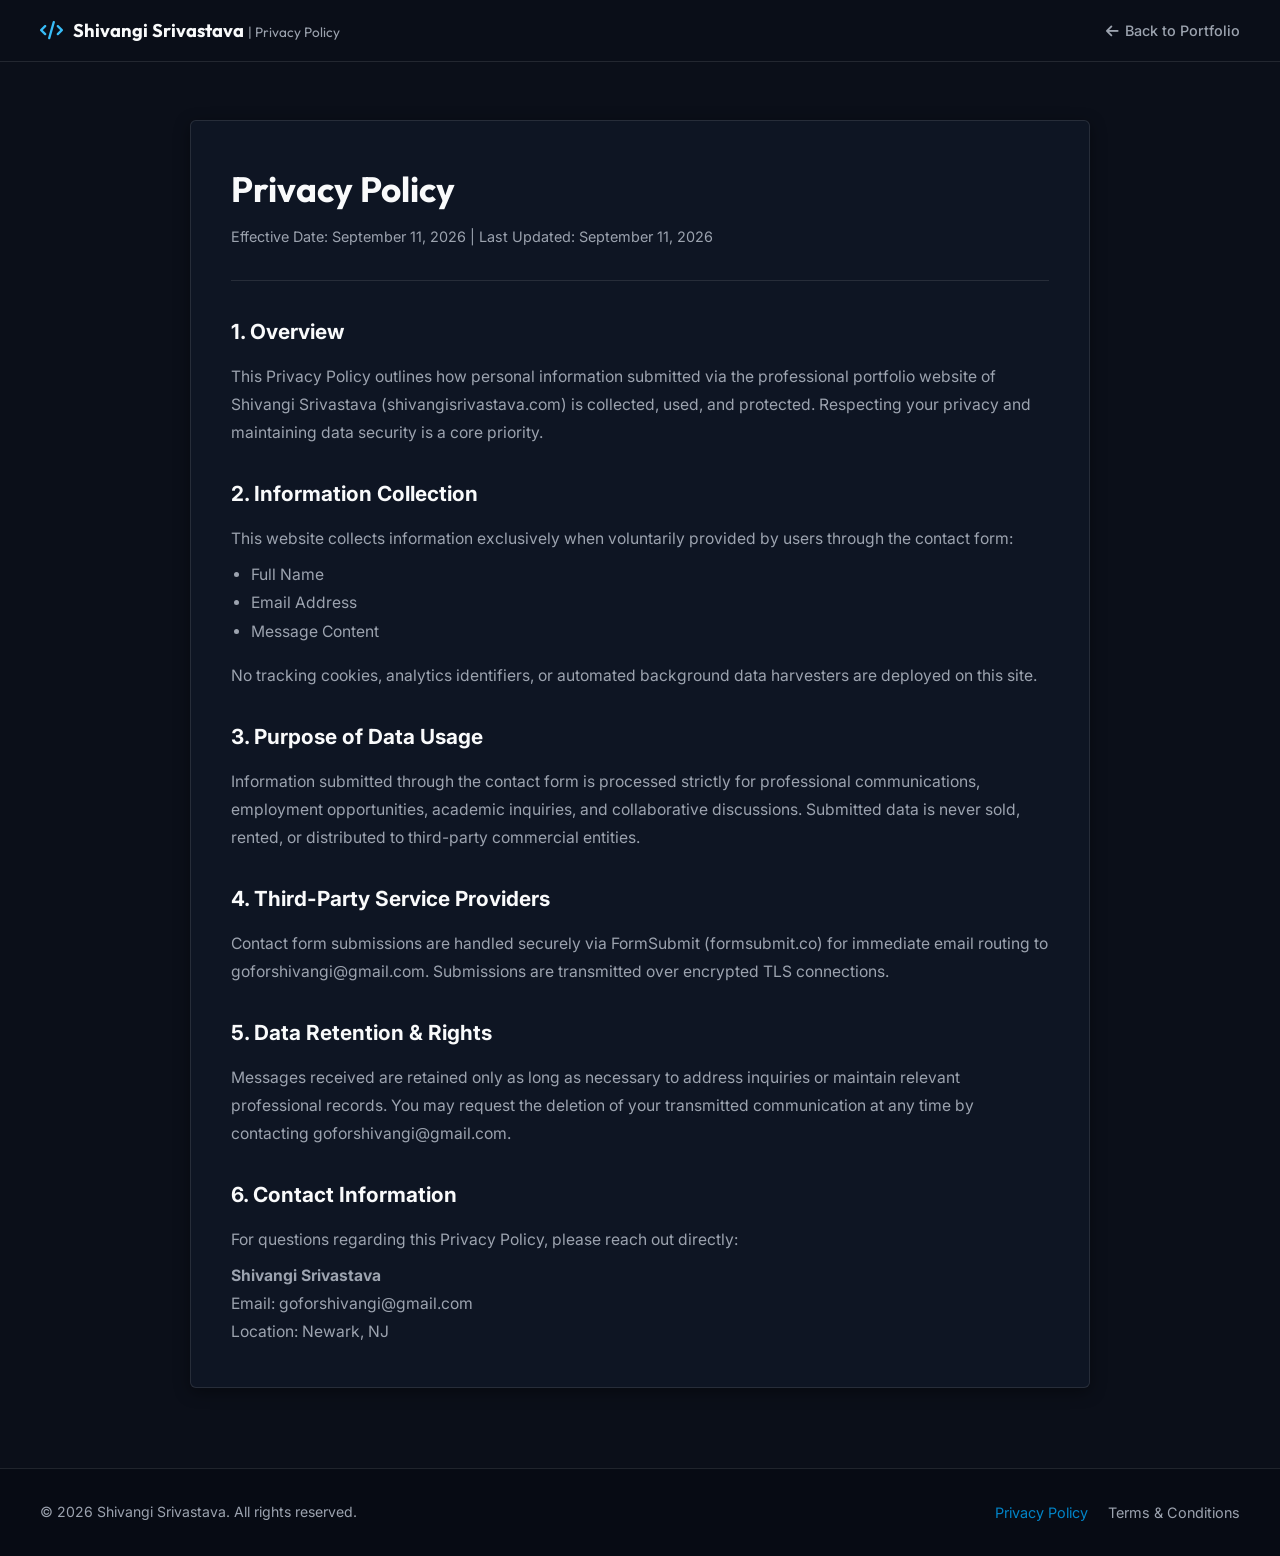
==== privacy-policy.html @ 0a5100f5 "Refactor portfolio: connect custom domain, add favicon, privacy policy, terms and conditions, remove" ====
<!DOCTYPE html>
<html lang="en">
<head>
  <meta charset="UTF-8" />
  <meta name="viewport" content="width=device-width, initial-scale=1.0" />
  <meta name="description" content="Privacy Policy - Shivangi Srivastava Portfolio" />
  <title>Privacy Policy - Shivangi Srivastava</title>
  <link rel="canonical" href="https://shivangisrivastava.com/privacy-policy.html" />
  <link rel="icon" type="image/svg+xml" href="favicon.svg" />
  <!-- Google Fonts -->
  <link rel="preconnect" href="https://fonts.googleapis.com">
  <link rel="preconnect" href="https://fonts.gstatic.com" crossorigin>
  <link href="https://fonts.googleapis.com/css2?family=Inter:wght@300;400;500;600;700&family=Outfit:wght@400;500;600;700&family=Fira+Code:wght@400;500&display=swap" rel="stylesheet">
  <!-- FontAwesome Icons -->
  <link rel="stylesheet" href="https://cdnjs.cloudflare.com/ajax/libs/font-awesome/6.4.0/css/all.min.css" />
  <link rel="stylesheet" href="style.css?v=5.0" />
</head>
<body>
  <!-- Header -->
  <header class="navbar" id="navbar">
    <div class="nav-container">
      <a href="index.html" class="nav-logo">
        <span class="logo-icon"><i class="fa-solid fa-code"></i></span>
        <span class="logo-text">Shivangi Srivastava <span class="logo-sub">| Privacy Policy</span></span>
      </a>
      <nav class="nav-links">
        <a href="index.html" class="nav-link"><i class="fa-solid fa-arrow-left"></i> Back to Portfolio</a>
      </nav>
    </div>
  </header>

  <main style="padding-top: 120px; padding-bottom: 80px;">
    <div class="section-container" style="max-width: 900px;">
      <div class="glass-card" style="padding: 40px;">
        <h1 style="font-family: var(--font-heading); font-size: 2.2rem; margin-bottom: 8px; color: var(--text-main);">Privacy Policy</h1>
        <p style="color: var(--text-muted); font-size: 0.9rem; margin-bottom: 32px;">Effective Date: September 11, 2026 | Last Updated: September 11, 2026</p>

        <hr style="border: none; border-top: 1px solid var(--border-glass); margin-bottom: 32px;">

        <div style="color: var(--text-muted); line-height: 1.8; font-size: 0.98rem;">
          <h2 style="color: var(--text-main); font-size: 1.3rem; margin-top: 24px; margin-bottom: 12px;">1. Overview</h2>
          <p>This Privacy Policy outlines how personal information submitted via the professional portfolio website of Shivangi Srivastava (shivangisrivastava.com) is collected, used, and protected. Respecting your privacy and maintaining data security is a core priority.</p>

          <h2 style="color: var(--text-main); font-size: 1.3rem; margin-top: 28px; margin-bottom: 12px;">2. Information Collection</h2>
          <p>This website collects information exclusively when voluntarily provided by users through the contact form:</p>
          <ul style="padding-left: 20px; margin-top: 8px; margin-bottom: 16px;">
            <li>Full Name</li>
            <li>Email Address</li>
            <li>Message Content</li>
          </ul>
          <p>No tracking cookies, analytics identifiers, or automated background data harvesters are deployed on this site.</p>

          <h2 style="color: var(--text-main); font-size: 1.3rem; margin-top: 28px; margin-bottom: 12px;">3. Purpose of Data Usage</h2>
          <p>Information submitted through the contact form is processed strictly for professional communications, employment opportunities, academic inquiries, and collaborative discussions. Submitted data is never sold, rented, or distributed to third-party commercial entities.</p>

          <h2 style="color: var(--text-main); font-size: 1.3rem; margin-top: 28px; margin-bottom: 12px;">4. Third-Party Service Providers</h2>
          <p>Contact form submissions are handled securely via FormSubmit (formsubmit.co) for immediate email routing to goforshivangi@gmail.com. Submissions are transmitted over encrypted TLS connections.</p>

          <h2 style="color: var(--text-main); font-size: 1.3rem; margin-top: 28px; margin-bottom: 12px;">5. Data Retention & Rights</h2>
          <p>Messages received are retained only as long as necessary to address inquiries or maintain relevant professional records. You may request the deletion of your transmitted communication at any time by contacting goforshivangi@gmail.com.</p>

          <h2 style="color: var(--text-main); font-size: 1.3rem; margin-top: 28px; margin-bottom: 12px;">6. Contact Information</h2>
          <p>For questions regarding this Privacy Policy, please reach out directly:</p>
          <p style="margin-top: 8px;"><strong>Shivangi Srivastava</strong><br>Email: goforshivangi@gmail.com<br>Location: Newark, NJ</p>
        </div>
      </div>
    </div>
  </main>

  <footer class="footer">
    <div class="footer-container" style="display: flex; justify-content: space-between; align-items: center; flex-wrap: wrap; gap: 16px;">
      <p>&copy; 2026 Shivangi Srivastava. All rights reserved.</p>
      <div style="display: flex; gap: 20px; font-size: 0.9rem;">
        <a href="privacy-policy.html" style="color: var(--accent-cyan);">Privacy Policy</a>
        <a href="terms-and-conditions.html" style="color: var(--text-muted);">Terms & Conditions</a>
      </div>
    </div>
  </footer>
</body>
</html>
---- style.css ----
/* ==========================================================================
   Shivangi Srivastava - AI Portfolio Design System & Stylesheet
   ========================================================================== */

/* --- CSS Variables & Design System Tokens --- */
:root {
  --bg-dark: #0b0f19;
  --bg-surface: #111827;
  --bg-card: rgba(17, 24, 39, 0.75);
  --bg-card-hover: rgba(31, 41, 55, 0.9);

  --text-main: #f9fafb;
  --text-muted: #9ca3af;
  --text-dim: #6b7280;

  --accent-blue: #2563eb;
  --accent-cyan: #0284c7;
  --accent-light-blue: #38bdf8;
  --accent-slate: #475569;

  --gradient-main: linear-gradient(135deg, #0284c7 0%, #2563eb 100%);
  --gradient-accent: linear-gradient(135deg, #38bdf8 0%, #0284c7 100%);
  --gradient-card: linear-gradient(135deg, rgba(255,255,255,0.04) 0%, rgba(255,255,255,0.01) 100%);

  --border-glass: rgba(255, 255, 255, 0.1);
  --border-focus: rgba(2, 132, 199, 0.5);

  --font-heading: 'Outfit', -apple-system, sans-serif;
  --font-body: 'Inter', -apple-system, sans-serif;
  --font-code: 'Fira Code', monospace;

  --radius-sm: 4px;
  --radius-md: 6px;
  --radius-lg: 10px;
  --radius-full: 6px; /* Strict rectangular/slightly rounded styling - no pill shapes */

  --shadow-sm: 0 4px 16px rgba(0, 0, 0, 0.4);
  --shadow-subtle: 0 2px 10px rgba(0, 0, 0, 0.2);

  --transition: all 0.2s ease-in-out;
}

/* --- Base & Reset --- */
*, *::before, *::after {
  box-sizing: border-box;
  margin: 0;
  padding: 0;
}

html {
  scroll-behavior: smooth;
  font-size: 16px;
}

body {
  background-color: var(--bg-dark);
  color: var(--text-main);
  font-family: var(--font-body);
  line-height: 1.6;
  overflow-x: hidden;
  position: relative;
}

a {
  color: inherit;
  text-decoration: none;
  transition: var(--transition);
}

button, input, textarea {
  font-family: inherit;
  font-size: inherit;
}

/* --- Utility Classes --- */
.gradient-text {
  color: #38bdf8;
  display: inline-block;
}

.glass-card {
  background: var(--bg-card);
  border: 1px solid var(--border-glass);
  border-radius: var(--radius-md);
  box-shadow: var(--shadow-sm);
  transition: var(--transition);
}

.glass-card:hover {
  background: var(--bg-card-hover);
  border-color: rgba(56, 189, 248, 0.3);
}

/* --- Section Formatting --- */
.section {
  padding: 80px 24px;
  position: relative;
}

.section-container {
  max-width: 1200px;
  margin: 0 auto;
}

.section-header {
  margin-bottom: 48px;
}

.text-center {
  text-align: center;
}

.section-badge {
  display: inline-block;
  font-family: var(--font-code);
  font-size: 0.8rem;
  font-weight: 600;
  letter-spacing: 1px;
  color: var(--accent-light-blue);
  background: rgba(2, 132, 199, 0.15);
  padding: 4px 12px;
  border-radius: var(--radius-sm);
  border: 1px solid rgba(2, 132, 199, 0.3);
  margin-bottom: 12px;
  text-transform: uppercase;
}

.section-title {
  font-family: var(--font-heading);
  font-size: 2.2rem;
  font-weight: 700;
  color: var(--text-main);
  margin-bottom: 12px;
  letter-spacing: -0.5px;
}

.section-subtitle {
  color: var(--text-muted);
  font-size: 1.05rem;
  max-width: 650px;
  margin: 0 auto;
}

/* --- Navigation Header --- */
.navbar {
  position: fixed;
  top: 0;
  left: 0;
  width: 100%;
  z-index: 1000;
  padding: 16px 24px;
  transition: var(--transition);
  background: rgba(11, 15, 25, 0.95);
  border-bottom: 1px solid var(--border-glass);
}

.nav-container {
  max-width: 1200px;
  margin: 0 auto;
  display: flex;
  justify-content: space-between;
  align-items: center;
}

.nav-logo {
  display: flex;
  align-items: center;
  gap: 10px;
  font-family: var(--font-heading);
  font-weight: 700;
  font-size: 1.15rem;
  color: var(--text-main);
}

.logo-icon {
  color: var(--accent-light-blue);
}

.logo-sub {
  font-size: 0.85rem;
  font-weight: 400;
  color: var(--text-muted);
}

.nav-links {
  display: flex;
  gap: 28px;
  align-items: center;
}

.nav-link {
  font-size: 0.9rem;
  font-weight: 500;
  color: var(--text-muted);
  display: flex;
  align-items: center;
  gap: 6px;
}

.nav-link:hover, .nav-link.active {
  color: var(--accent-light-blue);
}

.nav-actions {
  display: flex;
  align-items: center;
  gap: 12px;
}

.menu-toggle {
  display: none;
  background: none;
  border: none;
  color: var(--text-main);
  font-size: 1.4rem;
  cursor: pointer;
}

/* --- Buttons --- */
.btn {
  display: inline-flex;
  align-items: center;
  justify-content: center;
  gap: 8px;
  padding: 10px 20px;
  font-size: 0.9rem;
  font-weight: 600;
  border-radius: var(--radius-sm);
  cursor: pointer;
  transition: var(--transition);
  border: 1px solid transparent;
  white-space: nowrap;
}

.btn-primary {
  background: var(--accent-blue);
  color: #ffffff;
  border-color: var(--accent-blue);
}

.btn-primary:hover {
  background: #1d4ed8;
  border-color: #1d4ed8;
}

.btn-secondary {
  background: rgba(255, 255, 255, 0.08);
  color: var(--text-main);
  border-color: var(--border-glass);
}

.btn-secondary:hover {
  background: rgba(255, 255, 255, 0.15);
  color: #ffffff;
}

.btn-outline {
  background: transparent;
  color: var(--accent-light-blue);
  border-color: rgba(56, 189, 248, 0.4);
}

.btn-outline:hover {
  background: rgba(56, 189, 248, 0.1);
  border-color: var(--accent-light-blue);
}

.btn-small {
  padding: 6px 12px;
  font-size: 0.82rem;
}

.btn-full {
  width: 100%;
}

.btn-icon {
  padding: 8px 12px;
  background: rgba(255, 255, 255, 0.05);
  border: 1px solid var(--border-glass);
  color: var(--text-muted);
  border-radius: var(--radius-sm);
}

.btn-icon:hover {
  color: var(--text-main);
  border-color: var(--accent-light-blue);
}

/* --- Hero Section --- */
.hero-section {
  padding-top: 130px;
  padding-bottom: 80px;
}

.hero-container {
  max-width: 1200px;
  margin: 0 auto;
  display: grid;
  grid-template-columns: 1.2fr 0.8fr;
  gap: 40px;
  align-items: center;
}

.badge-status {
  display: inline-flex;
  align-items: center;
  gap: 8px;
  font-family: var(--font-code);
  font-size: 0.82rem;
  color: var(--accent-light-blue);
  background: rgba(2, 132, 199, 0.12);
  padding: 6px 14px;
  border-radius: var(--radius-sm);
  border: 1px solid rgba(2, 132, 199, 0.3);
  margin-bottom: 20px;
}

.hero-title {
  font-family: var(--font-heading);
  font-size: 3.2rem;
  font-weight: 800;
  line-height: 1.15;
  margin-bottom: 12px;
  letter-spacing: -1px;
}

.hero-subtitle {
  font-size: 1.4rem;
  font-weight: 600;
  color: var(--accent-light-blue);
  margin-bottom: 20px;
}

.hero-description {
  color: var(--text-muted);
  font-size: 1.05rem;
  line-height: 1.7;
  margin-bottom: 32px;
  max-width: 620px;
}

.hero-stats {
  display: grid;
  grid-template-columns: repeat(4, 1fr);
  gap: 16px;
  margin-bottom: 32px;
}

.stat-card {
  background: rgba(17, 24, 39, 0.6);
  border: 1px solid var(--border-glass);
  padding: 16px;
  border-radius: var(--radius-sm);
  text-align: center;
}

.stat-number {
  display: block;
  font-family: var(--font-heading);
  font-size: 1.8rem;
  font-weight: 700;
  color: var(--text-main);
}

.stat-small {
  font-size: 1.1rem;
  color: var(--text-muted);
}

.stat-label {
  display: block;
  font-size: 0.78rem;
  color: var(--text-muted);
  margin-top: 4px;
  text-transform: uppercase;
  letter-spacing: 0.5px;
}

.hero-cta {
  display: flex;
  gap: 14px;
  align-items: center;
  margin-bottom: 28px;
}

.hero-socials {
  display: flex;
  gap: 20px;
  align-items: center;
}

.social-link {
  font-size: 0.88rem;
  color: var(--text-muted);
  display: flex;
  align-items: center;
  gap: 6px;
}

.social-link:hover {
  color: var(--accent-light-blue);
}

/* --- Terminal Card --- */
.ai-avatar-card {
  border: 1px solid var(--border-glass);
  overflow: hidden;
  border-radius: var(--radius-md);
  background: #0f172a;
}

.avatar-header {
  background: #1e293b;
  padding: 12px 16px;
  display: flex;
  justify-content: space-between;
  align-items: center;
  border-bottom: 1px solid rgba(255, 255, 255, 0.05);
}

.terminal-dots {
  display: flex;
  gap: 6px;
}

.terminal-dots .dot {
  width: 10px;
  height: 10px;
  border-radius: 50%;
}

.dot.red { background: #ef4444; }
.dot.yellow { background: #f59e0b; }
.dot.green { background: #10b981; }

.terminal-tabs {
  display: flex;
  gap: 4px;
}

.term-tab {
  background: none;
  border: none;
  color: var(--text-muted);
  font-family: var(--font-code);
  font-size: 0.78rem;
  padding: 4px 10px;
  border-radius: var(--radius-sm);
  cursor: pointer;
}

.term-tab.active {
  background: #0f172a;
  color: var(--accent-light-blue);
}

.avatar-body {
  padding: 20px;
  font-family: var(--font-code);
  font-size: 0.85rem;
  line-height: 1.6;
  color: #e2e8f0;
  min-height: 240px;
}

.code-keyword { color: #f43f5e; }
.code-class { color: #38bdf8; }
.code-func { color: #60a5fa; }
.code-string { color: #34d399; }

.avatar-footer {
  background: #1e293b;
  padding: 10px 16px;
  display: flex;
  justify-content: space-between;
  font-size: 0.78rem;
  color: var(--text-muted);
  border-top: 1px solid rgba(255, 255, 255, 0.05);
}

/* --- About Grid --- */
.about-grid {
  display: grid;
  grid-template-columns: repeat(3, 1fr);
  gap: 24px;
}

.about-card {
  padding: 32px;

}

.about-icon {
  font-size: 1.8rem;
  color: var(--accent-light-blue);
  margin-bottom: 16px;
}

.about-card h3 {
  font-family: var(--font-heading);
  font-size: 1.3rem;
  margin-bottom: 12px;
  color: var(--text-main);
}

.about-card p {
  color: var(--text-muted);
  font-size: 0.95rem;
  line-height: 1.65;
}

/* --- Skills Section --- */
.skills-categories {
  display: grid;
  grid-template-columns: repeat(2, 1fr);
  gap: 24px;
}

.skill-category-card {
  padding: 28px;
}

.category-header {
  display: flex;
  align-items: center;
  gap: 12px;
  margin-bottom: 20px;
  color: var(--accent-light-blue);
  font-size: 1.2rem;
}

.category-header h3 {
  font-family: var(--font-heading);
  color: var(--text-main);
  font-size: 1.25rem;
}

.skills-pills {
  display: flex;
  flex-wrap: wrap;
  gap: 8px;
}

.pill {
  font-family: var(--font-code);
  font-size: 0.8rem;
  padding: 6px 12px;
  background: rgba(255, 255, 255, 0.04);
  border: 1px solid var(--border-glass);
  border-radius: var(--radius-sm);
  color: var(--text-muted);
}

.pill.primary {
  background: rgba(2, 132, 199, 0.12);
  border-color: rgba(2, 132, 199, 0.3);
  color: var(--accent-light-blue);
}

/* --- Bento Grid Projects --- */
.projects-bento-grid {
  display: grid;
  grid-template-columns: repeat(3, 1fr);
  gap: 24px;
}

.project-card {
  display: flex;
  flex-direction: column;
  overflow: hidden;

}

.bento-wide {
  grid-column: span 2;
}

.bento-medium {
  grid-column: span 1;
}

.bento-compact {
  grid-column: span 1;
}

.project-banner {
  padding: 20px;
  background: #1e293b;
  display: flex;
  justify-content: space-between;
  align-items: center;
  border-bottom: 1px solid var(--border-glass);
}

.project-badge {
  font-family: var(--font-code);
  font-size: 0.78rem;
  color: var(--accent-light-blue);
  background: rgba(2, 132, 199, 0.2);
  padding: 4px 10px;
  border-radius: var(--radius-sm);
}

.banner-icon {
  font-size: 1.5rem;
  color: var(--text-muted);
}

.project-content {
  padding: 24px;
  display: flex;
  flex-direction: column;
  flex-grow: 1;
}

.project-title {
  font-family: var(--font-heading);
  font-size: 1.35rem;
  color: var(--text-main);
  margin-bottom: 4px;
}

.project-subtitle {
  font-size: 0.88rem;
  color: var(--accent-light-blue);
  margin-bottom: 12px;
}

.project-desc {
  color: var(--text-muted);
  font-size: 0.92rem;
  line-height: 1.6;
  margin-bottom: 20px;
  flex-grow: 1;
}

.project-tech {
  display: flex;
  flex-wrap: wrap;
  gap: 6px;
  margin-bottom: 20px;
}

.project-tech span {
  font-family: var(--font-code);
  font-size: 0.75rem;
  background: rgba(255, 255, 255, 0.04);
  padding: 3px 8px;
  border-radius: var(--radius-sm);
  color: var(--text-muted);
}

/* --- Experience & Matrix --- */
.matrix-wrapper {
  display: grid;
  grid-template-columns: 320px 1fr;
  gap: 24px;
  padding: 24px;
}

.matrix-nav {
  display: flex;
  flex-direction: column;
  gap: 8px;
}

.matrix-tab {
  background: rgba(255, 255, 255, 0.02);
  border: 1px solid var(--border-glass);
  padding: 16px;
  border-radius: var(--radius-sm);
  display: flex;
  align-items: center;
  gap: 12px;
  cursor: pointer;
  text-align: left;
  color: var(--text-muted);
  transition: var(--transition);
}

.matrix-tab:hover {
  background: rgba(255, 255, 255, 0.06);
}

.matrix-tab.active {
  background: rgba(2, 132, 199, 0.15);
  border-color: var(--accent-light-blue);
  color: var(--text-main);
}

.matrix-tab-icon {
  font-size: 1.3rem;
  color: var(--accent-light-blue);
}

.matrix-tab strong {
  display: block;
  font-size: 0.95rem;
  color: var(--text-main);
}

.matrix-tab span {
  font-size: 0.8rem;
  color: var(--text-muted);
}

.matrix-details {
  background: rgba(15, 23, 42, 0.8);
  border: 1px solid var(--border-glass);
  border-radius: var(--radius-sm);
  padding: 32px;
}

.matrix-detail-header h3 {
  font-family: var(--font-heading);
  font-size: 1.5rem;
  margin-top: 8px;
  margin-bottom: 4px;
  color: var(--text-main);
}

.matrix-org {
  color: var(--accent-light-blue);
  font-size: 0.95rem;
  margin-bottom: 20px;
}

.grad-status-badge {
  display: inline-block;
  font-family: var(--font-code);
  font-size: 0.78rem;
  padding: 4px 10px;
  border-radius: var(--radius-sm);
  background: rgba(2, 132, 199, 0.15);
  color: var(--accent-light-blue);
  border: 1px solid rgba(2, 132, 199, 0.3);
}

.matrix-metric-badge {
  display: inline-block;
  background: rgba(255, 255, 255, 0.04);
  border: 1px solid var(--border-glass);
  padding: 12px 20px;
  border-radius: var(--radius-sm);
  margin-bottom: 20px;
}

.matrix-metric-badge .m-val {
  display: block;
  font-family: var(--font-heading);
  font-size: 1.6rem;
  font-weight: 700;
  color: var(--text-main);
}

.matrix-metric-badge .m-lbl {
  font-size: 0.78rem;
  color: var(--text-muted);
  text-transform: uppercase;
}

.experience-list {
  padding-left: 20px;
  color: var(--text-muted);
  font-size: 0.95rem;
  line-height: 1.7;
}

.experience-list li {
  margin-bottom: 10px;
}

/* --- Certifications --- */
.certs-grid {
  display: grid;
  grid-template-columns: repeat(4, 1fr);
  gap: 16px;
}

.cert-card {
  padding: 20px;
  display: flex;
  align-items: center;
  gap: 14px;
}

.cert-icon {
  font-size: 1.6rem;
  color: var(--accent-light-blue);
}

.cert-info h4 {
  font-size: 0.95rem;
  font-family: var(--font-heading);
  color: var(--text-main);
}

.cert-info p {
  font-size: 0.8rem;
  color: var(--text-muted);
}

/* --- Engineering Strengths Section --- */
.wholesome-section {
  padding: 60px 24px;
}

.wholesome-card {
  padding: 40px;
}

.wholesome-title {
  font-family: var(--font-heading);
  font-size: 2rem;
  color: var(--text-main);
  margin-bottom: 8px;
}

.wholesome-subtitle {
  color: var(--text-muted);
  font-size: 1rem;
  max-width: 700px;
  margin: 0 auto 32px auto;
}

.wholesome-grid {
  display: grid;
  grid-template-columns: repeat(4, 1fr);
  gap: 20px;
  margin-bottom: 32px;
}

.wholesome-grid-card {
  background: rgba(15, 23, 42, 0.6);
  border: 1px solid var(--border-glass);
  padding: 24px;
  border-radius: var(--radius-sm);
  text-align: left;
}

.wholesome-icon {
  font-size: 1.5rem;
  color: var(--accent-light-blue);
  margin-bottom: 12px;
}

.wholesome-grid-card h4 {
  font-family: var(--font-heading);
  font-size: 1.1rem;
  color: var(--text-main);
  margin-bottom: 8px;
}

.wholesome-grid-card p {
  font-size: 0.88rem;
  color: var(--text-muted);
  line-height: 1.6;
}

/* --- AI Chat Assistant Section --- */
.ai-chat-wrapper {
  padding: 32px;
}

.chat-header {
  display: flex;
  justify-content: space-between;
  align-items: center;
  margin-bottom: 24px;
  border-bottom: 1px solid var(--border-glass);
  padding-bottom: 16px;
}

.bot-info {
  display: flex;
  align-items: center;
  gap: 14px;
}

.bot-avatar {
  width: 42px;
  height: 42px;
  background: rgba(2, 132, 199, 0.2);
  border: 1px solid var(--accent-light-blue);
  color: var(--accent-light-blue);
  border-radius: var(--radius-sm);
  display: flex;
  align-items: center;
  justify-content: center;
  font-size: 1.2rem;
}

.bot-info h3 {
  font-family: var(--font-heading);
  font-size: 1.2rem;
  color: var(--text-main);
}

.beta-badge {
  font-family: var(--font-code);
  font-size: 0.72rem;
  background: rgba(2, 132, 199, 0.2);
  color: var(--accent-light-blue);
  padding: 2px 6px;
  border-radius: var(--radius-sm);
  margin-left: 6px;
}

.bot-info p {
  font-size: 0.82rem;
  color: var(--text-muted);
}

.online-status {
  font-size: 0.8rem;
  color: var(--accent-light-blue);
}

.chat-messages {
  height: 320px;
  overflow-y: auto;
  padding: 16px;
  background: #0f172a;
  border: 1px solid var(--border-glass);
  border-radius: var(--radius-sm);
  margin-bottom: 20px;
  display: flex;
  flex-direction: column;
  gap: 12px;
}

.chat-bubble {
  max-width: 80%;
  padding: 12px 18px;
  border-radius: var(--radius-sm);
  font-size: 0.92rem;
  line-height: 1.6;
}

.chat-bubble.bot {
  background: #1e293b;
  color: var(--text-main);
  align-self: flex-start;
  border: 1px solid var(--border-glass);
}

.chat-bubble.user {
  background: var(--accent-blue);
  color: #ffffff;
  align-self: flex-end;
}

.quick-questions {
  display: flex;
  flex-wrap: wrap;
  gap: 8px;
  margin-bottom: 20px;
}

.quick-btn {
  background: rgba(255, 255, 255, 0.04);
  border: 1px solid var(--border-glass);
  color: var(--text-muted);
  font-size: 0.82rem;
  padding: 6px 12px;
  border-radius: var(--radius-sm);
  cursor: pointer;
  display: flex;
  align-items: center;
  gap: 6px;
  transition: var(--transition);
}

.quick-btn:hover {
  background: rgba(2, 132, 199, 0.15);
  color: var(--accent-light-blue);
  border-color: var(--accent-light-blue);
}

.chat-input-area {
  display: flex;
  gap: 12px;
}

.chat-input-area input {
  flex-grow: 1;
  background: #0f172a;
  border: 1px solid var(--border-glass);
  padding: 12px 16px;
  border-radius: var(--radius-sm);
  color: var(--text-main);
  outline: none;
}

.chat-input-area input:focus {
  border-color: var(--accent-light-blue);
}

/* --- Contact Section --- */
.contact-grid {
  display: grid;
  grid-template-columns: 1fr 1fr;
  gap: 32px;
}

.contact-info-card, .contact-form {
  padding: 36px;
}

.contact-info-card h3, .contact-form h3 {
  font-family: var(--font-heading);
  font-size: 1.4rem;
  color: var(--text-main);
  margin-bottom: 12px;
}

.contact-info-card p {
  color: var(--text-muted);
  font-size: 0.95rem;
  margin-bottom: 28px;
}

.contact-methods {
  display: flex;
  flex-direction: column;
  gap: 20px;
}

.method-item {
  display: flex;
  align-items: center;
  gap: 16px;
}

.method-icon {
  width: 44px;
  height: 44px;
  background: rgba(2, 132, 199, 0.15);
  border: 1px solid rgba(2, 132, 199, 0.3);
  color: var(--accent-light-blue);
  border-radius: var(--radius-sm);
  display: flex;
  align-items: center;
  justify-content: center;
  font-size: 1.1rem;
}

.method-label {
  display: block;
  font-size: 0.78rem;
  color: var(--text-muted);
  text-transform: uppercase;
}

.method-val {
  font-size: 0.95rem;
  font-weight: 500;
  color: var(--text-main);
}

.form-group {
  margin-bottom: 20px;
}

.form-group label {
  display: block;
  font-size: 0.85rem;
  color: var(--text-muted);
  margin-bottom: 6px;
}

.form-group input, .form-group textarea {
  width: 100%;
  background: #0f172a;
  border: 1px solid var(--border-glass);
  padding: 12px 16px;
  border-radius: var(--radius-sm);
  color: var(--text-main);
  outline: none;
}

.form-group input:focus, .form-group textarea:focus {
  border-color: var(--accent-light-blue);
}

/* --- Footer --- */
.footer {
  background: #070b14;
  border-top: 1px solid var(--border-glass);
  padding: 32px 24px;
  color: var(--text-muted);
  font-size: 0.88rem;
}

.footer-container {
  max-width: 1200px;
  margin: 0 auto;
  display: flex;
  justify-content: space-between;
  align-items: center;
}

.back-to-top {
  width: 38px;
  height: 38px;
  background: rgba(255, 255, 255, 0.05);
  border: 1px solid var(--border-glass);
  color: var(--text-muted);
  border-radius: var(--radius-sm);
  display: flex;
  align-items: center;
  justify-content: center;
}

.back-to-top:hover {
  color: var(--text-main);
  border-color: var(--accent-light-blue);
}

/* --- Modals --- */
.modal {
  position: fixed;
  top: 0;
  left: 0;
  width: 100%;
  height: 100%;
  z-index: 2000;
  display: flex;
  align-items: center;
  justify-content: center;
  opacity: 0;
  pointer-events: none;
  transition: var(--transition);
}

.modal.active {
  opacity: 1;
  pointer-events: auto;
}

.modal-overlay {
  position: absolute;
  top: 0;
  left: 0;
  width: 100%;
  height: 100%;
  background: rgba(0, 0, 0, 0.8);
  backdrop-filter: blur(4px);
}

.modal-card {
  position: relative;
  width: 90%;
  max-width: 700px;
  max-height: 85vh;
  overflow-y: auto;
  padding: 36px;
  z-index: 10;
  background: #0f172a;
}

.resume-modal-card {
  max-width: 850px;
}

.modal-close {
  position: absolute;
  top: 16px;
  right: 20px;
  background: none;
  border: none;
  color: var(--text-muted);
  font-size: 1.8rem;
  cursor: pointer;
}

.modal-close:hover {
  color: var(--text-main);
}

.resume-header {
  display: flex;
  justify-content: space-between;
  align-items: center;
  margin-bottom: 24px;
  padding-bottom: 16px;
  border-bottom: 1px solid var(--border-glass);
}

.resume-header h2 {
  font-family: var(--font-heading);
  font-size: 1.3rem;
  color: var(--text-main);
}

.resume-text-content {
  color: var(--text-main);
  line-height: 1.6;
}

.resume-text-content hr {
  border: none;
  border-top: 1px solid var(--border-glass);
  margin: 20px 0;
}

.resume-text-content h3 {
  font-family: var(--font-heading);
  font-size: 1.1rem;
  color: var(--accent-light-blue);
  margin-bottom: 10px;
}

/* --- Toast --- */
.toast {
  position: fixed;
  bottom: 30px;
  right: 30px;
  background: #1e293b;
  border: 1px solid var(--accent-light-blue);
  color: var(--text-main);
  padding: 12px 20px;
  border-radius: var(--radius-sm);
  font-size: 0.9rem;
  z-index: 3000;
  transform: translateY(100px);
  opacity: 0;
  transition: var(--transition);
  box-shadow: var(--shadow-sm);
}

.toast.show {
  transform: translateY(0);
  opacity: 1;
}

/* --- Responsive Media Queries --- */
@media (max-width: 992px) {
  .hero-container {
    grid-template-columns: 1fr;
  }
  .about-grid, .projects-bento-grid, .certs-grid, .wholesome-grid {
    grid-template-columns: repeat(2, 1fr);
  }
  .bento-wide { grid-column: span 2; }
  .matrix-wrapper { grid-template-columns: 1fr; }
  .contact-grid { grid-template-columns: 1fr; }
  .skills-categories { grid-template-columns: 1fr; }
}

@media (max-width: 768px) {
  .nav-links {
    position: fixed;
    top: 70px;
    left: 0;
    width: 100%;
    background: #0b0f19;
    flex-direction: column;
    padding: 24px;
    border-bottom: 1px solid var(--border-glass);
    display: none;
  }
  .nav-links.active {
    display: flex;
  }
  .menu-toggle {
    display: block;
  }
  .hero-title {
    font-size: 2.4rem;
  }
  .hero-stats {
    grid-template-columns: repeat(2, 1fr);
  }
  .about-grid, .projects-bento-grid, .certs-grid, .wholesome-grid {
    grid-template-columns: 1fr;
  }
  .bento-wide, .bento-medium, .bento-compact {
    grid-column: span 1;
  }
}
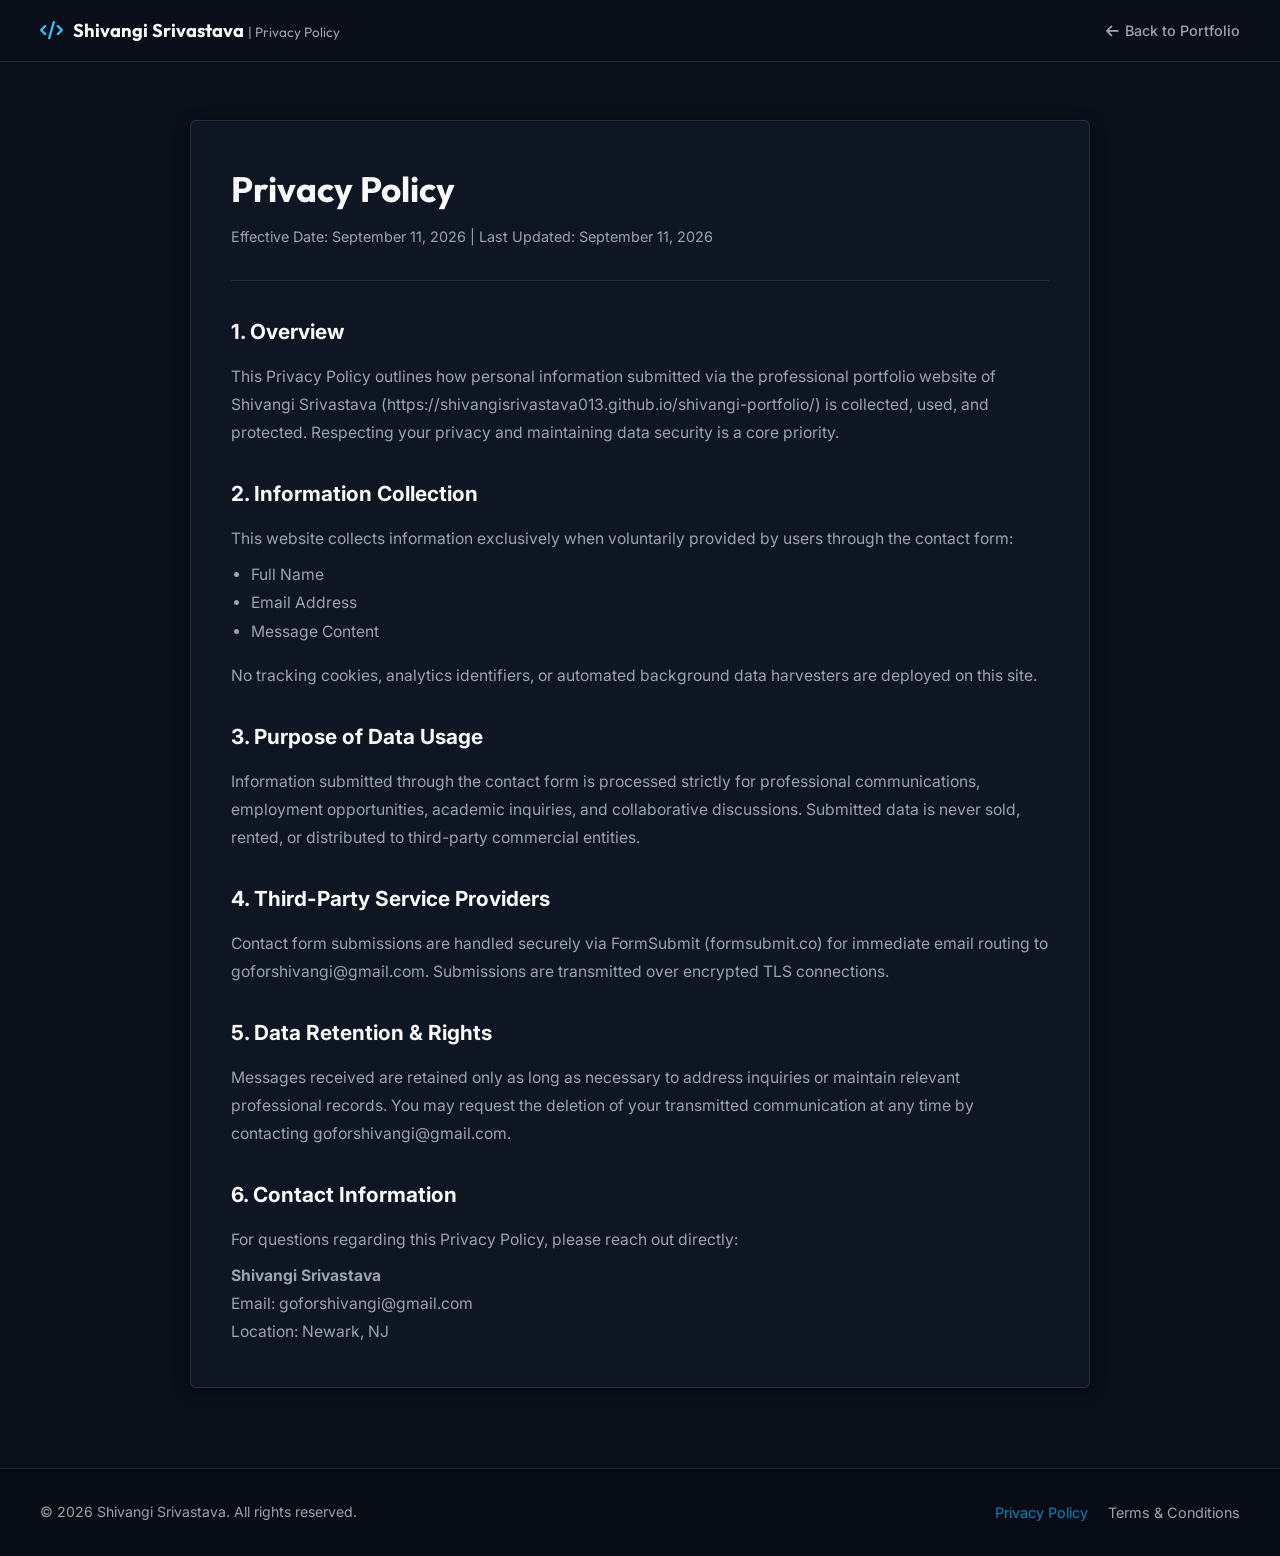
==== commit dc572e3b: "Configure site exclusively for GitHub Pages domain and remove CNAME" ====
--- a/privacy-policy.html
+++ b/privacy-policy.html
@@ -5,7 +5,7 @@
   <meta name="viewport" content="width=device-width, initial-scale=1.0" />
   <meta name="description" content="Privacy Policy - Shivangi Srivastava Portfolio" />
   <title>Privacy Policy - Shivangi Srivastava</title>
-  <link rel="canonical" href="https://shivangisrivastava.com/privacy-policy.html" />
+  <link rel="canonical" href="https://shivangisrivastava013.github.io/shivangi-portfolio/privacy-policy.html" />
   <link rel="icon" type="image/svg+xml" href="favicon.svg" />
   <!-- Google Fonts -->
   <link rel="preconnect" href="https://fonts.googleapis.com">
@@ -39,7 +39,7 @@
 
         <div style="color: var(--text-muted); line-height: 1.8; font-size: 0.98rem;">
           <h2 style="color: var(--text-main); font-size: 1.3rem; margin-top: 24px; margin-bottom: 12px;">1. Overview</h2>
-          <p>This Privacy Policy outlines how personal information submitted via the professional portfolio website of Shivangi Srivastava (shivangisrivastava.com) is collected, used, and protected. Respecting your privacy and maintaining data security is a core priority.</p>
+          <p>This Privacy Policy outlines how personal information submitted via the professional portfolio website of Shivangi Srivastava (https://shivangisrivastava013.github.io/shivangi-portfolio/) is collected, used, and protected. Respecting your privacy and maintaining data security is a core priority.</p>
 
           <h2 style="color: var(--text-main); font-size: 1.3rem; margin-top: 28px; margin-bottom: 12px;">2. Information Collection</h2>
           <p>This website collects information exclusively when voluntarily provided by users through the contact form:</p>
